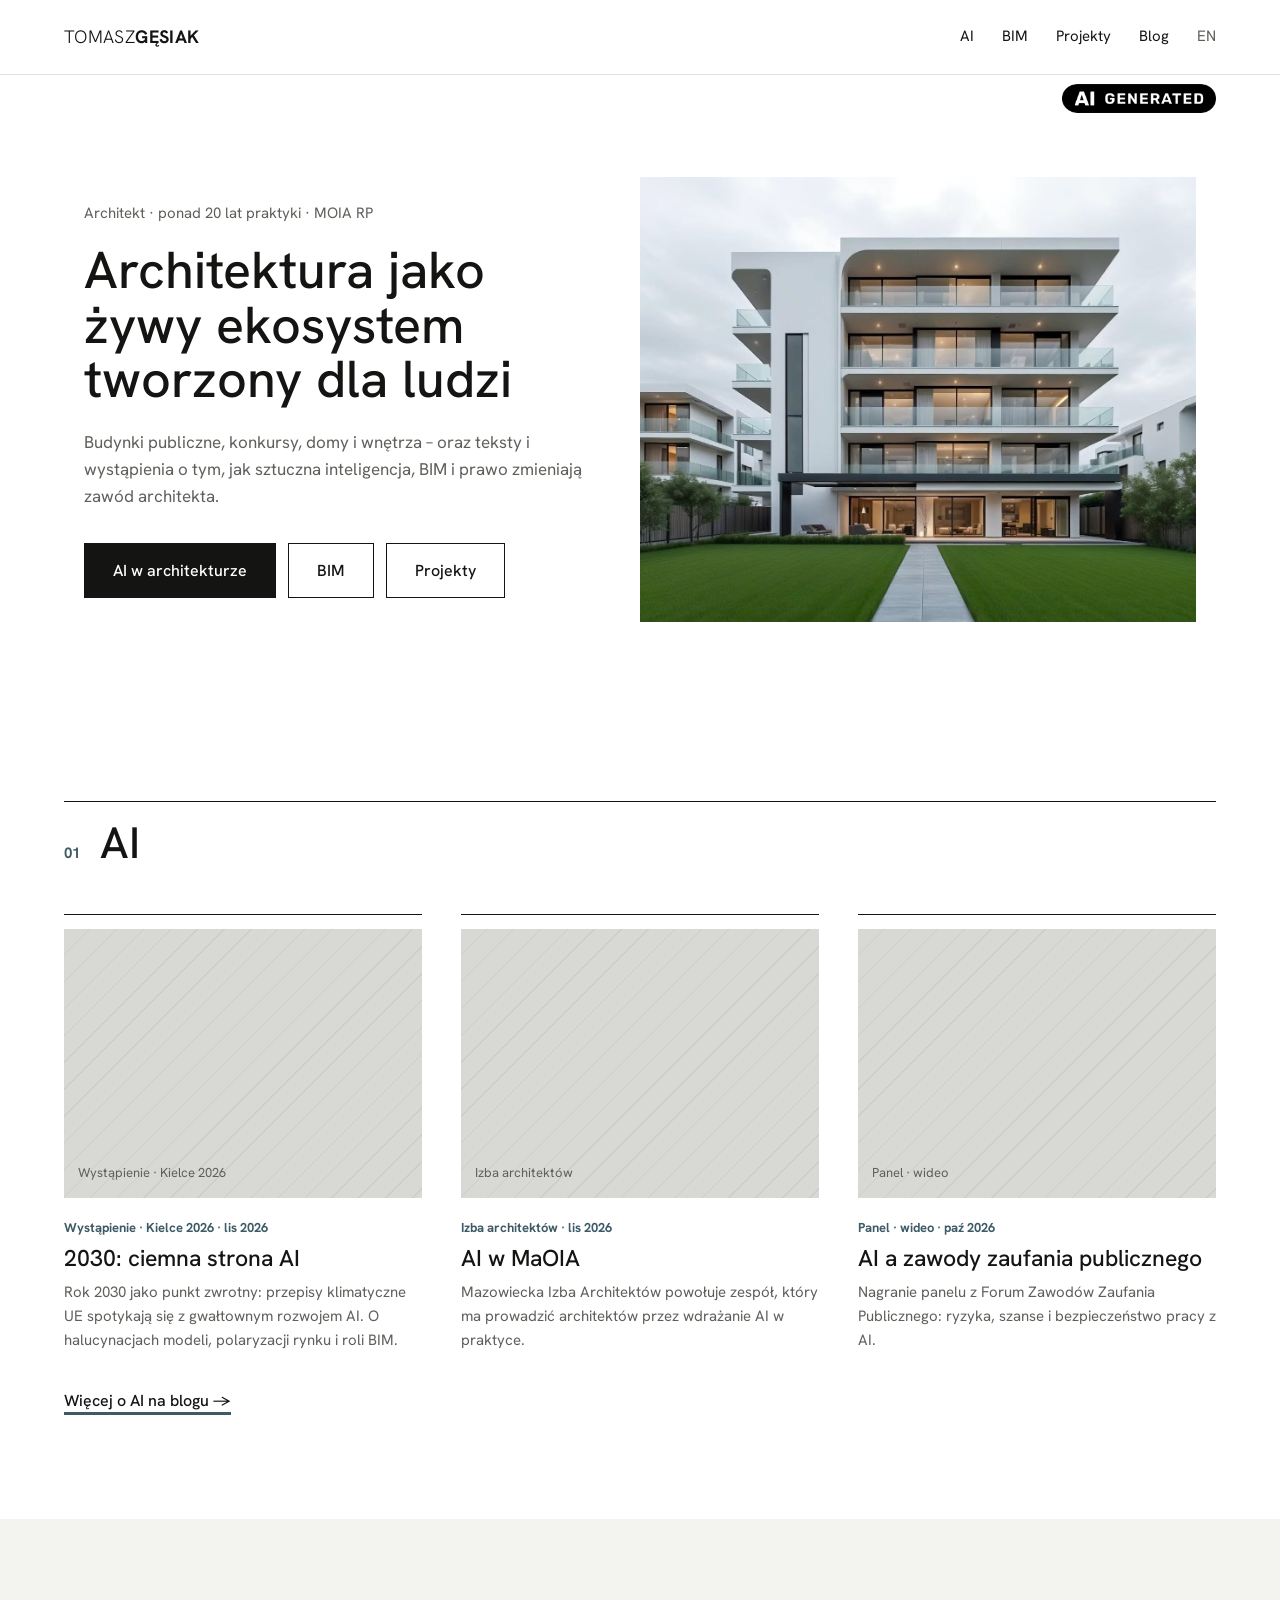
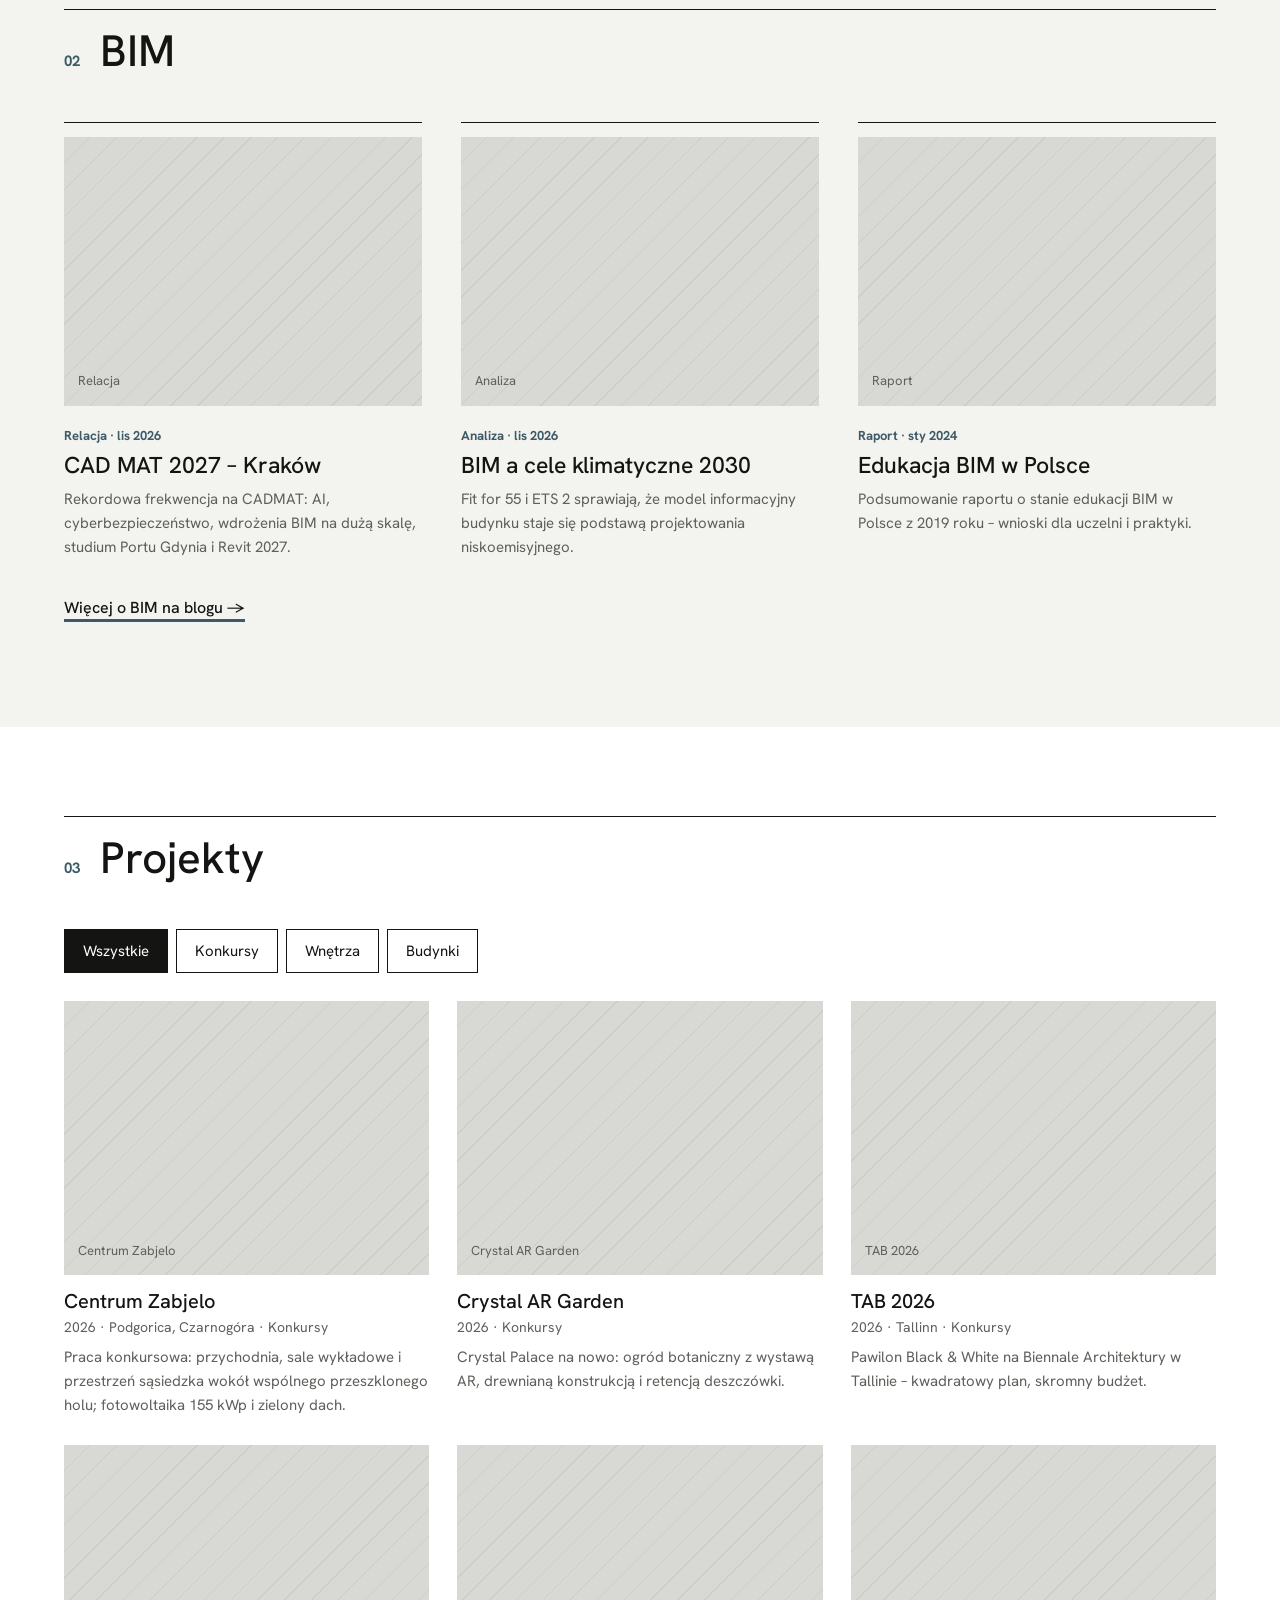
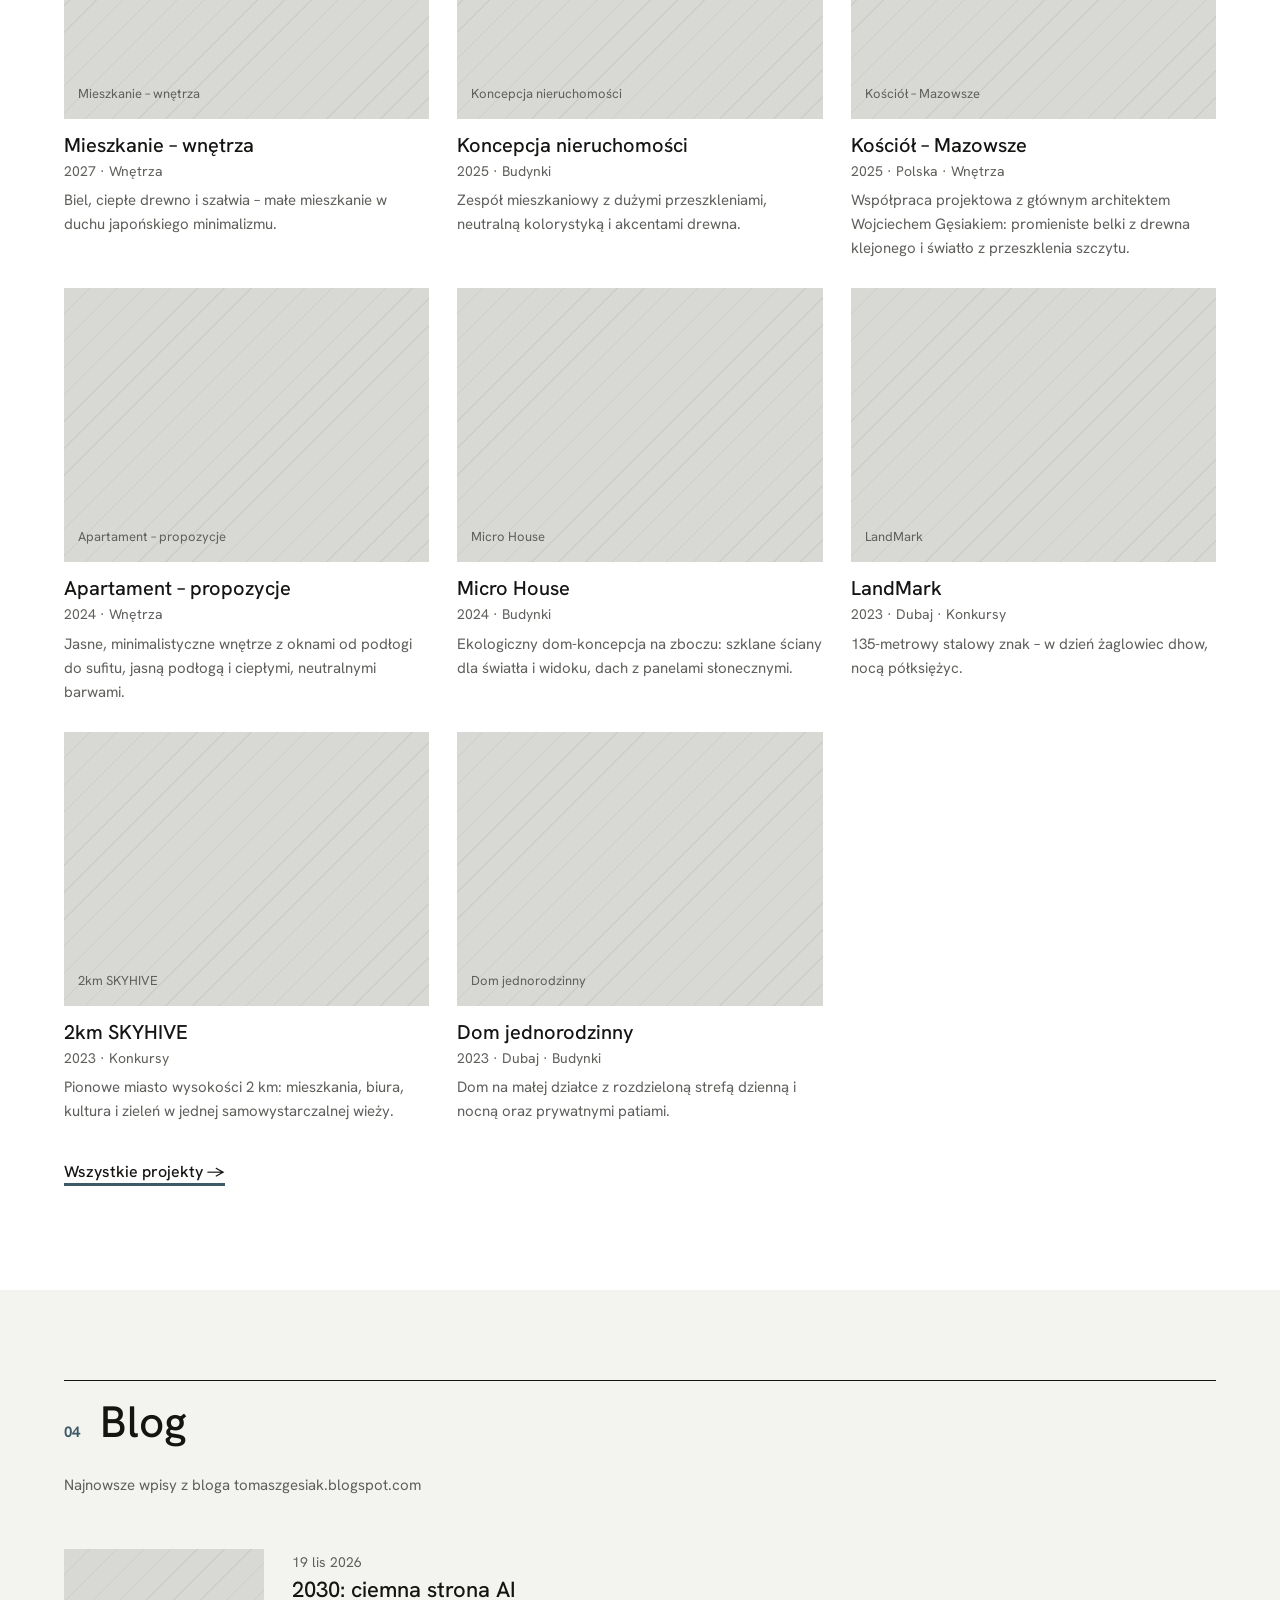
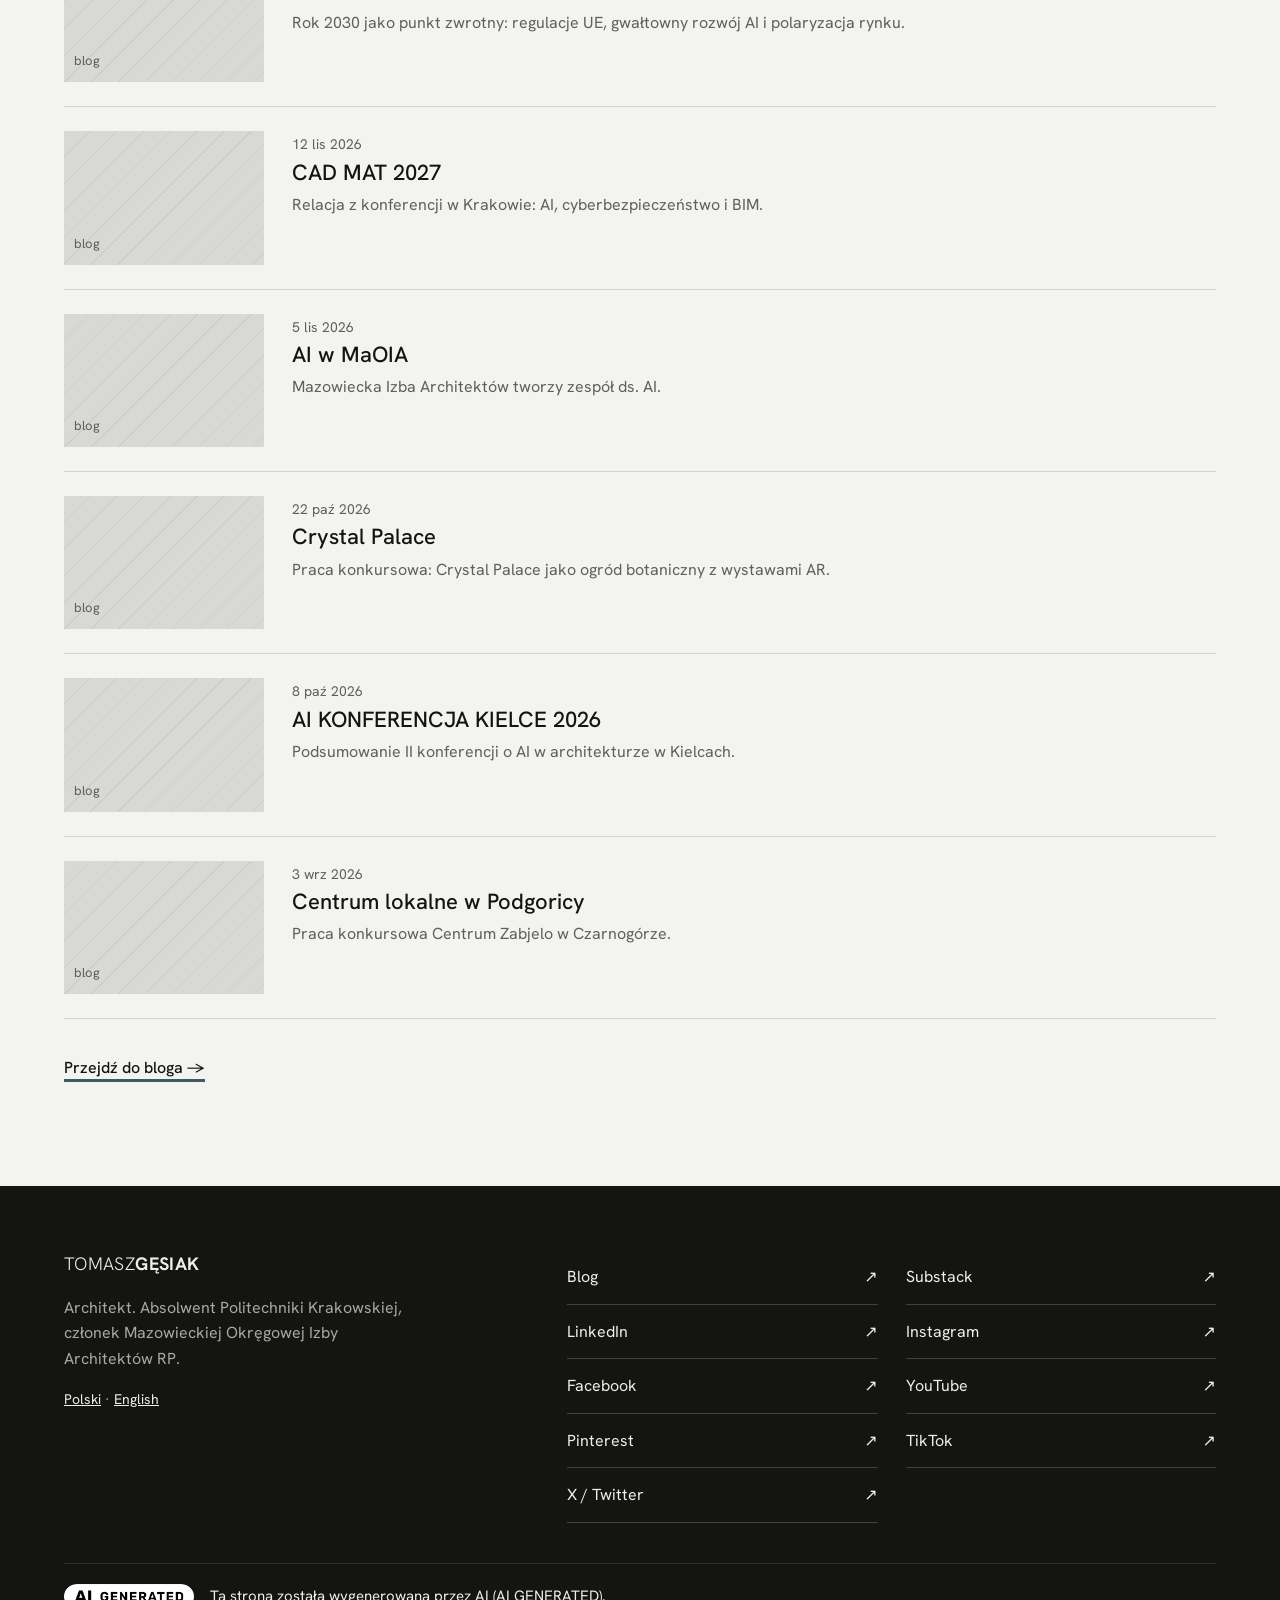
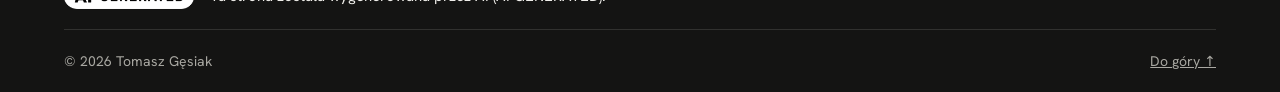
==== index.html @ 7df88b24 "Add files via upload" ====
<!DOCTYPE html>
<html lang="pl">
<head>
<meta charset="utf-8">
<meta name="viewport" content="width=device-width, initial-scale=1">
<title>Tomasz Gęsiak – Architekt</title>
<meta name="description" content="Tomasz Gęsiak – architekt. AI i BIM w architekturze, projekty, konkursy oraz blog o urbanistyce i zawodzie architekta.">
<link rel="alternate" hreflang="pl" href="./">
<link rel="alternate" hreflang="en" href="en/">
<link rel="alternate" hreflang="x-default" href="./">
<link rel="preconnect" href="https://fonts.googleapis.com">
<link rel="preconnect" href="https://fonts.gstatic.com" crossorigin>
<link href="https://fonts.googleapis.com/css2?family=Hanken+Grotesk:wght@300;400;500;700&display=swap" rel="stylesheet">
<link rel="stylesheet" href="css/style.css">
</head>
<body id="top">

<header class="top">
  <a class="logo" href="#top" aria-label="Tomasz Gęsiak – początek strony">TOMASZ<b>GĘSIAK</b></a>
  <button class="burger" aria-expanded="false" aria-controls="menu" aria-label="Menu"><span></span><span></span></button>
  <nav id="menu">
    <a href="#ai">AI</a>
    <a href="#bim">BIM</a>
    <a href="#projekty">Projekty</a>
    <a href="#blog">Blog</a>
    <a class="lang" href="en/" hreflang="en" lang="en">EN</a>
  </nav>
</header>

<img class="ai-badge" src="images/ai-generated.png" alt="AI GENERATED – strona wygenerowana przez AI" width="160" height="31">

<section class="hero">
  <div class="hero-txt">
    <p class="kicker">Architekt · ponad 20 lat praktyki · MOIA RP</p>
    <h1>Architektura jako żywy ekosystem tworzony dla ludzi</h1>
    <p class="lead">Budynki publiczne, konkursy, domy i wnętrza – oraz teksty i wystąpienia o tym, jak sztuczna inteligencja, BIM i prawo zmieniają zawód architekta.</p>
    <div class="btns">
      <a class="btn" href="#ai">AI w architekturze</a>
      <a class="btn ghost" href="#bim">BIM</a>
      <a class="btn ghost" href="#projekty">Projekty</a>
    </div>
  </div>
  <figure class="hero-pic">
    <img id="hero-img" src="images/hero.jpg" alt="Wizualizacja budynku mieszkalnego – biała elewacja, przeszklone balkony, ogród" width="1280" height="1021">
  </figure>
</section>

<section class="band" id="ai">
  <div class="sec-head"><span class="num">01</span><h2>AI</h2></div>
  <div class="arts" id="ai-arts"></div>
  <p class="more"><a href="https://tomaszgesiak.blogspot.com/">Więcej o AI na blogu →</a></p>
</section>

<section class="band alt" id="bim">
  <div class="sec-head"><span class="num">02</span><h2>BIM</h2></div>
  <div class="arts" id="bim-arts"></div>
  <p class="more"><a href="https://tomaszgesiak.blogspot.com/">Więcej o BIM na blogu →</a></p>
</section>

<section class="band" id="projekty">
  <div class="sec-head"><span class="num">03</span><h2>Projekty</h2></div>
  <div class="filters" role="tablist" aria-label="Filtr projektów"></div>
  <div class="grid" id="projects"></div>
  <p class="more"><a href="https://sites.google.com/view/tomaszgesiak/projekty">Wszystkie projekty →</a></p>
</section>

<section class="band alt" id="blog">
  <div class="sec-head"><span class="num">04</span><h2>Blog</h2></div>
  <p class="note">Najnowsze wpisy z bloga tomaszgesiak.blogspot.com</p>
  <div class="posts" id="posts"></div>
  <p class="more"><a href="https://tomaszgesiak.blogspot.com/">Przejdź do bloga →</a></p>
</section>

<footer class="foot">
  <div class="foot-in">
    <div>
      <a class="logo" href="#top">TOMASZ<b>GĘSIAK</b></a>
      <p>Architekt. Absolwent Politechniki Krakowskiej, członek Mazowieckiej Okręgowej Izby Architektów RP.</p>
      <p class="langs"><a href="./" hreflang="pl" lang="pl">Polski</a> · <a href="en/" hreflang="en" lang="en">English</a></p>
    </div>
    <ul class="social" id="social" aria-label="Media społecznościowe"></ul>
  </div>
  <div class="foot-ai">
    <img src="images/ai-generated.png" alt="AI GENERATED" width="130" height="25">
    <p>Ta strona została wygenerowana przez AI (AI GENERATED).</p>
  </div>
  <div class="foot-bar"><span>© <span id="year"></span> Tomasz Gęsiak</span><a href="#top">Do góry ↑</a></div>
</footer>

<script src="js/data.js"></script>
<script src="js/main.js"></script>
<script async src="https://tomaszgesiak.blogspot.com/feeds/posts/default?alt=json-in-script&max-results=6&callback=renderBlog"></script>
</body>
</html>
---- css/style.css ----
/*
VOICE: spokojny, precyzyjny, jak monografia architekta – dużo bieli, cienkie linie.
IDEA: plansza konkursowa – numerowane sekcje, siatka, rysunek aksonometryczny.
PICTURE: wizualizacja z Google Sites; zapasowo aksonometria bryły.
COLOUR and TYPE: biel, czerń, beton #d8d8d4, akcent grafitowo-szklany #3d5a66; Hanken Grotesk.
LAYOUT: numerowane sekcje jak we wzorcu „Clean”, siatka kart projektów, lista wpisów bloga.
*/
:root{
  color-scheme:light dark;
  --bg:light-dark(#ffffff,#1a1a19);
  --ink:light-dark(#141413,#efeeea);
  --mute:light-dark(#5f5f5b,#a9a8a2);
  --line:light-dark(#141413,#efeeea);
  --plane:light-dark(#d8d8d4,#3a3a37);
  --plane2:light-dark(#ecece8,#2a2a28);
  --alt:light-dark(#f3f3f0,#222220);
  --accent:light-dark(#3d5a66,#8fb3c2);
  --glass:light-dark(#c9d6db,#3d5a66);
  --max:1240px;
}
:root[data-theme=light]{color-scheme:light}
:root[data-theme=dark]{color-scheme:dark}
*{box-sizing:border-box;min-width:0}
html{scroll-behavior:smooth;scroll-padding-top:72px}
body{margin:0;background:var(--bg);color:var(--ink);font:16px/1.6 "Hanken Grotesk",system-ui,sans-serif;overflow-x:clip}
a{color:inherit}
img{display:block;max-width:100%}
h1,h2,h3{font-weight:500;line-height:1.05;text-wrap:balance;margin:0}

/* header */
.top{position:sticky;top:0;z-index:10;display:flex;align-items:center;justify-content:space-between;gap:16px;
  padding:14px max(5vw,16px);background:color-mix(in srgb,var(--bg) 92%,transparent);backdrop-filter:blur(8px);border-bottom:1px solid color-mix(in srgb,var(--ink) 12%,transparent)}
.logo{text-decoration:none;font-weight:300;letter-spacing:.02em;font-size:18px}
.logo b{font-weight:700}
nav{display:flex;gap:28px;flex-wrap:wrap}
nav a{text-decoration:none;font-size:15px;padding:10px 0;border-bottom:2px solid transparent}
nav a:hover,nav a:focus-visible{border-color:var(--accent)}
nav .lang{color:var(--mute)}
.burger{display:none;width:44px;height:44px;border:0;background:none;cursor:pointer;padding:12px}
.burger span{display:block;height:2px;background:var(--ink);margin:6px 0;transition:transform .2s}

/* hero */
.hero{position:relative;display:grid;grid-template-columns:minmax(0,1fr) minmax(0,1.1fr);gap:clamp(24px,4vw,64px);align-items:center;
  max-width:var(--max);margin:0 auto;padding:clamp(72px,8vw,112px) max(5vw,16px) clamp(40px,7vw,96px)}
.kicker{color:var(--mute);margin:0 0 18px;font-size:15px}
h1{font-size:clamp(34px,4.6vw,52px)}
.lead{font-size:17px;max-width:52ch;color:var(--mute);margin:22px 0 32px}
.btn{display:inline-block;padding:14px 28px;border:1.5px solid var(--ink);text-decoration:none;font-weight:500;
  background:var(--ink);color:var(--bg);transition:transform .15s}
.btn.ghost{background:transparent;color:var(--ink)}
.btns{display:flex;flex-wrap:wrap;gap:12px}
.btn:hover{transform:translateY(-2px)}
.hero-pic{margin:0;color:var(--ink);position:relative;aspect-ratio:5/4;background:var(--plane2);overflow:hidden}
.hero-pic img{position:absolute;inset:0;width:100%;height:100%;object-fit:cover;z-index:1}
.hero-fallback{position:absolute;inset:8%;width:84%;height:84%}

/* sekcje */
.band{padding:clamp(48px,7vw,104px) max(5vw,16px)}
.band>*{max-width:var(--max);margin-left:auto;margin-right:auto}
.alt{background:var(--alt)}
.dark{background:#141413;color:#efeeea;--mute:#a9a8a2;--ink:#efeeea}
.sec-head{display:flex;align-items:baseline;gap:20px;border-top:1.5px solid var(--line);padding-top:18px;margin-bottom:clamp(28px,4vw,48px)}
.num{font-size:15px;font-weight:700;color:var(--accent)}
h2{font-size:clamp(32px,4vw,44px)}
.big{font-size:clamp(20px,2.2vw,26px);line-height:1.35;max-width:34ch;margin:0 0 28px}
.cols{display:grid;grid-template-columns:repeat(2,minmax(0,1fr));gap:32px;color:var(--mute)}
.cols p{margin:0;max-width:60ch}
.facts{list-style:none;padding:0;margin:40px 0 0;display:grid;grid-template-columns:repeat(3,minmax(0,1fr));border-top:1px solid color-mix(in srgb,var(--ink) 20%,transparent)}
.facts li{padding:20px 20px 0 0}
.facts b{display:block;font-size:32px;font-weight:500}
.facts span{color:var(--mute);font-size:15px}

/* projekty */
.filters{display:flex;flex-wrap:wrap;gap:8px;margin-bottom:28px}
.filters button{font:inherit;font-size:15px;min-height:44px;padding:0 18px;border:1px solid var(--ink);background:transparent;color:var(--ink);cursor:pointer}
.filters button[aria-selected=true]{background:var(--ink);color:var(--bg)}
.grid{display:grid;grid-template-columns:repeat(auto-fill,minmax(min(100%,280px),1fr));gap:28px}
.card{text-decoration:none;display:flex;flex-direction:column}
.ph{position:relative;aspect-ratio:4/3;background:var(--plane);overflow:hidden;display:flex;align-items:flex-end;padding:14px}
.ph::before{content:"";position:absolute;inset:0;background:repeating-linear-gradient(135deg,transparent 0 18px,color-mix(in srgb,var(--ink) 6%,transparent) 18px 19px)}
.ph em{position:relative;font-style:normal;font-size:13px;color:var(--mute)}
.ph img{position:absolute;inset:0;width:100%;height:100%;object-fit:cover;transition:transform .5s}
.card:hover img{transform:scale(1.04)}
.card h3{font-size:20px;margin:16px 0 4px}
.meta{font-size:14px;color:var(--mute);margin:0 0 6px}
.card p.d{margin:0;font-size:15px;color:var(--mute)}
.more{margin-top:36px}
.more a{font-weight:500;text-decoration-color:var(--accent);text-decoration-thickness:3px;text-underline-offset:6px}

/* blog */
.note{color:var(--mute);margin:-20px 0 28px;font-size:15px}
.posts{display:grid;gap:0}
.post{display:grid;grid-template-columns:200px minmax(0,1fr);gap:28px;padding:24px 0;border-bottom:1px solid color-mix(in srgb,var(--ink) 15%,transparent);text-decoration:none}
.post .ph{aspect-ratio:3/2;padding:10px}
.post time{font-size:14px;color:var(--mute);white-space:nowrap}
.post h3{font-size:22px;margin:4px 0 8px}
.post p{margin:0;color:var(--mute);max-width:70ch}
.post:hover h3{text-decoration:underline;text-decoration-color:var(--accent);text-decoration-thickness:3px}


/* AI / BIM */
.topic{display:grid;grid-template-columns:minmax(0,1fr) minmax(0,2fr);gap:clamp(28px,4vw,56px);align-items:start}
.intro .big{font-size:clamp(19px,1.9vw,23px)}
.sub{font-size:15px;font-weight:700;margin:0 0 8px}
.roles{list-style:none;margin:0;padding:0}
.roles li{padding:12px 0;border-top:1px solid color-mix(in srgb,var(--ink) 15%,transparent)}
.roles b{display:block;font-weight:500}
.roles span{font-size:14px;color:var(--mute)}
.roles a{text-decoration-color:var(--accent);text-underline-offset:4px}
.arts{display:grid;grid-template-columns:repeat(3,minmax(0,1fr));gap:clamp(20px,3vw,40px)}
.art{text-decoration:none;display:flex;flex-direction:column;border-top:1.5px solid var(--ink);padding-top:14px}
.art .ph{aspect-ratio:4/3;margin-bottom:16px}
.art.feat{grid-column:1/-1;display:grid;grid-template-columns:minmax(0,1.2fr) minmax(0,1fr);gap:24px}
.art.feat .ph{margin:0;aspect-ratio:4/3}
.art.feat h3{font-size:clamp(24px,2.6vw,32px)}
.art h3{font-size:clamp(20px,1.8vw,24px);margin:6px 0 10px}
.art p{margin:0;font-size:15px;color:var(--mute)}
.tag{font-size:13px;color:var(--accent);font-weight:700}
.art:hover h3{text-decoration:underline;text-decoration-color:var(--accent);text-underline-offset:4px}
.press{grid-column:1/-1;margin-top:8px}
.press ul{list-style:none;margin:0;padding:0;display:grid;grid-template-columns:repeat(2,minmax(0,1fr));gap:0 28px}
.press li a{display:flex;justify-content:space-between;gap:12px;padding:14px 0;border-bottom:1px solid color-mix(in srgb,var(--ink) 15%,transparent);text-decoration:none}
.press li a:hover{color:var(--accent)}
.press small{color:var(--mute);white-space:nowrap;font-size:13px}

/* stopka */
.foot{background:#141413;color:#efeeea;padding:clamp(40px,5vw,72px) max(5vw,16px) 0}
.foot-in{max-width:var(--max);margin:0 auto;display:grid;grid-template-columns:minmax(0,1fr) minmax(0,1.4fr);gap:40px;padding-bottom:40px}
.foot-in p{color:#a9a8a2;max-width:40ch}
.social{list-style:none;margin:0;padding:0;display:grid;grid-template-columns:repeat(2,minmax(0,1fr));gap:0 28px}
.social a{display:flex;justify-content:space-between;padding:14px 0;border-bottom:1px solid #efeeea33;text-decoration:none}
.social a:hover{color:#8fb3c2}
.foot-bar{max-width:var(--max);margin:0 auto;display:flex;justify-content:space-between;flex-wrap:wrap;gap:12px;padding:20px 0;border-top:1px solid #efeeea22;font-size:14px;color:#a9a8a2}

/* znaczek AI GENERATED */
.ai-badge{position:absolute;top:84px;right:max(5vw,16px);z-index:5;width:clamp(110px,12vw,160px);height:auto}
@media(prefers-color-scheme:dark){:root:not([data-theme=light]) .ai-badge{filter:invert(1)}}
:root[data-theme=dark] .ai-badge{filter:invert(1)}
.foot-ai{max-width:var(--max);margin:0 auto;display:flex;align-items:center;flex-wrap:wrap;gap:16px;padding:20px 0;border-top:1px solid #efeeea22}
.foot-ai img{filter:invert(1);width:130px;height:auto}
.foot-ai p{margin:0;color:#efeeea;font-size:15px}

a:focus-visible,button:focus-visible{outline:2px solid var(--accent);outline-offset:3px}

@media(max-width:860px){
  .arts{grid-template-columns:repeat(2,minmax(0,1fr))}
  .hero{grid-template-columns:minmax(0,1fr)}
  .cols,.topic,.foot-in{grid-template-columns:minmax(0,1fr)}
}
@media(max-width:700px){
  .ai-badge{top:76px}
  .hero{padding-top:72px}
  .burger{display:block}
  nav{display:none;position:absolute;top:100%;left:0;right:0;flex-direction:column;gap:0;background:var(--bg);padding:8px max(5vw,16px) 16px;border-bottom:1px solid color-mix(in srgb,var(--ink) 12%,transparent)}
  nav.open{display:flex}
  .post{grid-template-columns:minmax(0,1fr);gap:14px}
  .arts,.art.feat,.press ul{grid-template-columns:minmax(0,1fr)}
}
@media(prefers-reduced-motion:reduce){html{scroll-behavior:auto}*{transition:none!important}}
.foot-in .langs a{color:#efeeea}
.foot-in .langs{font-size:14px}
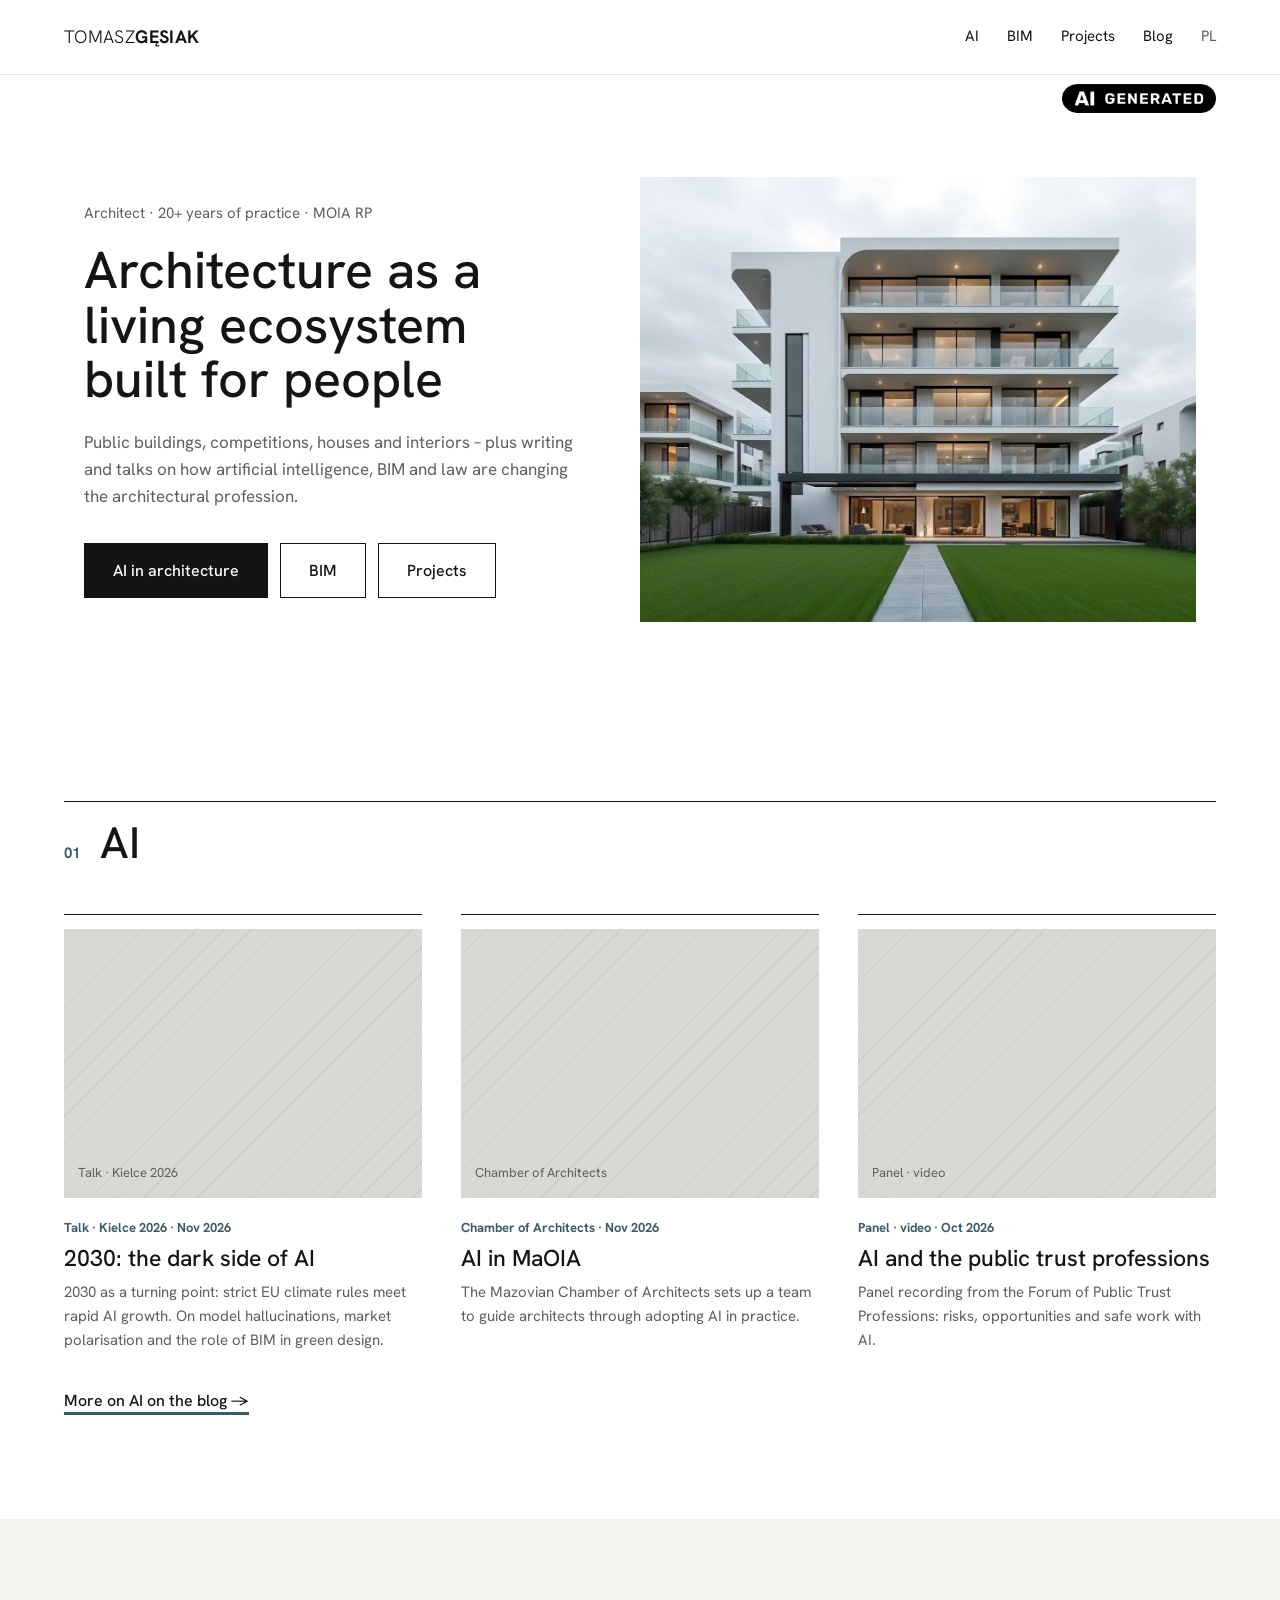
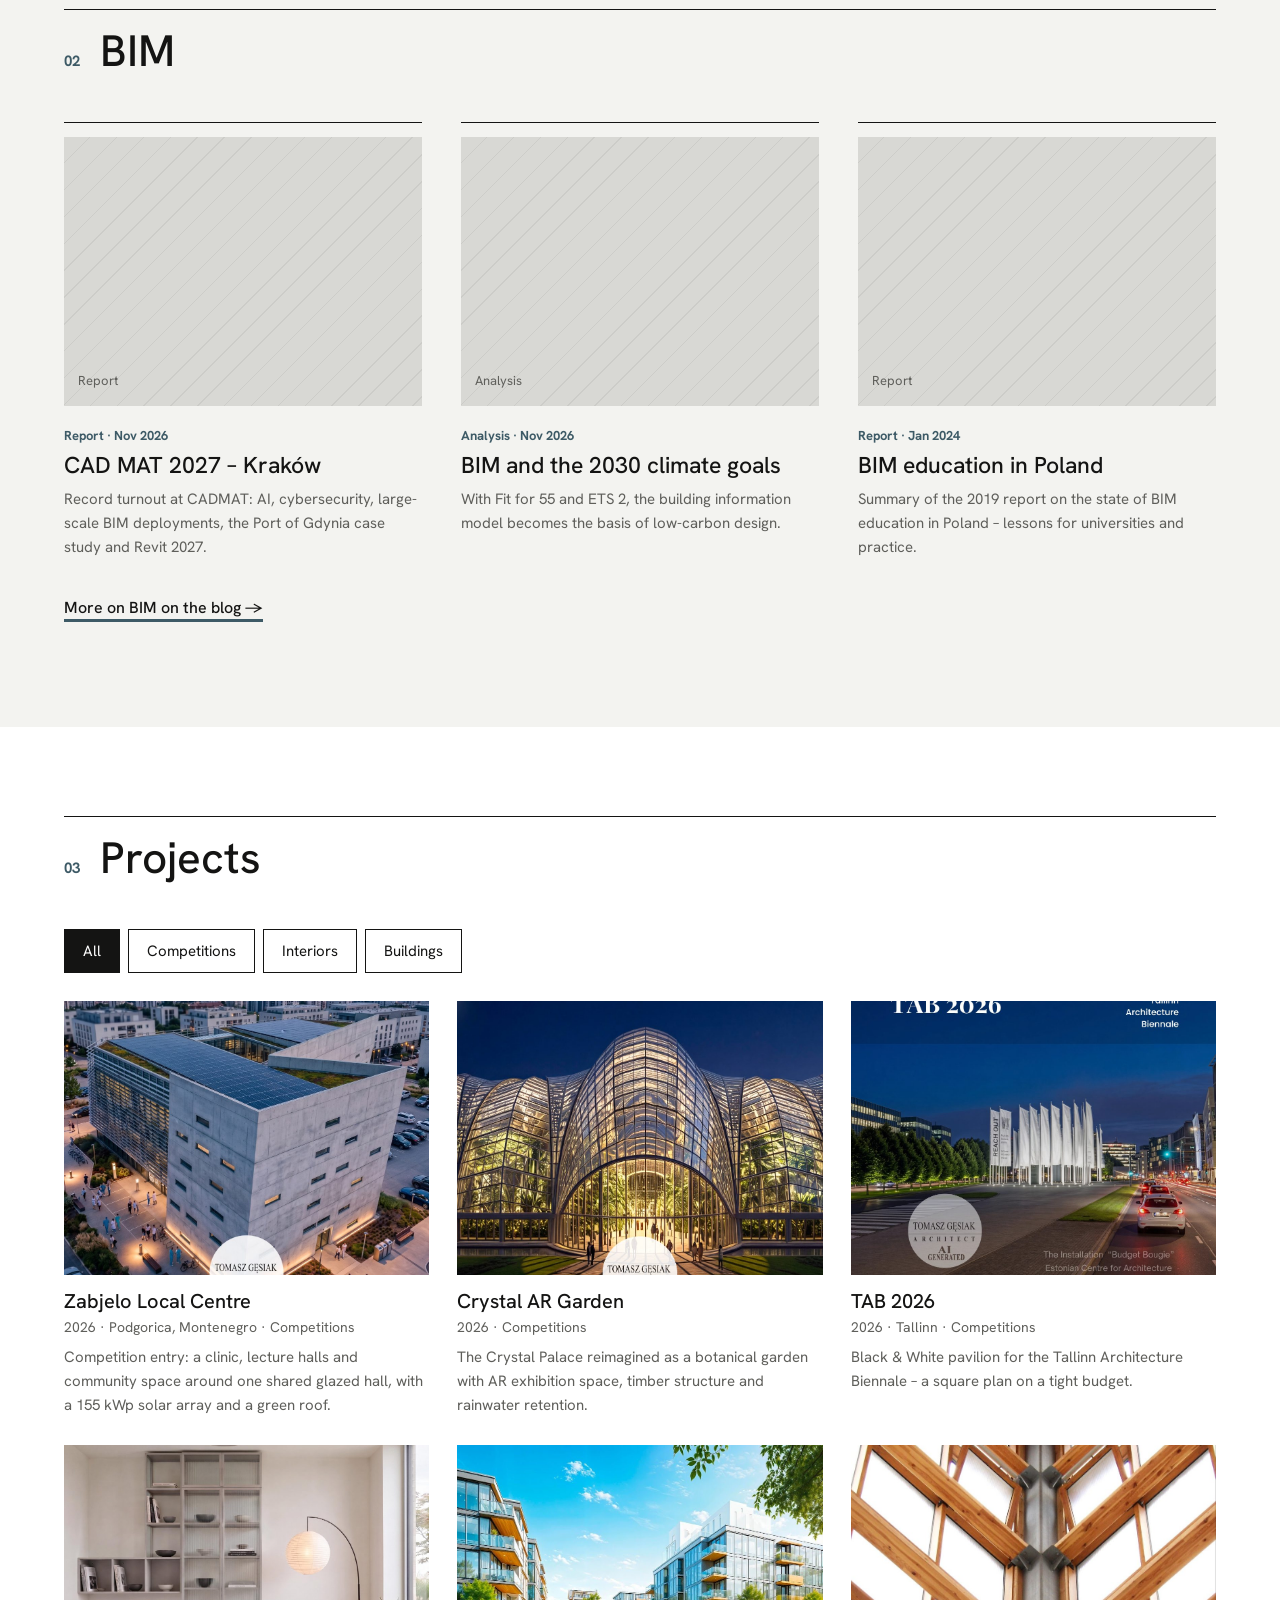
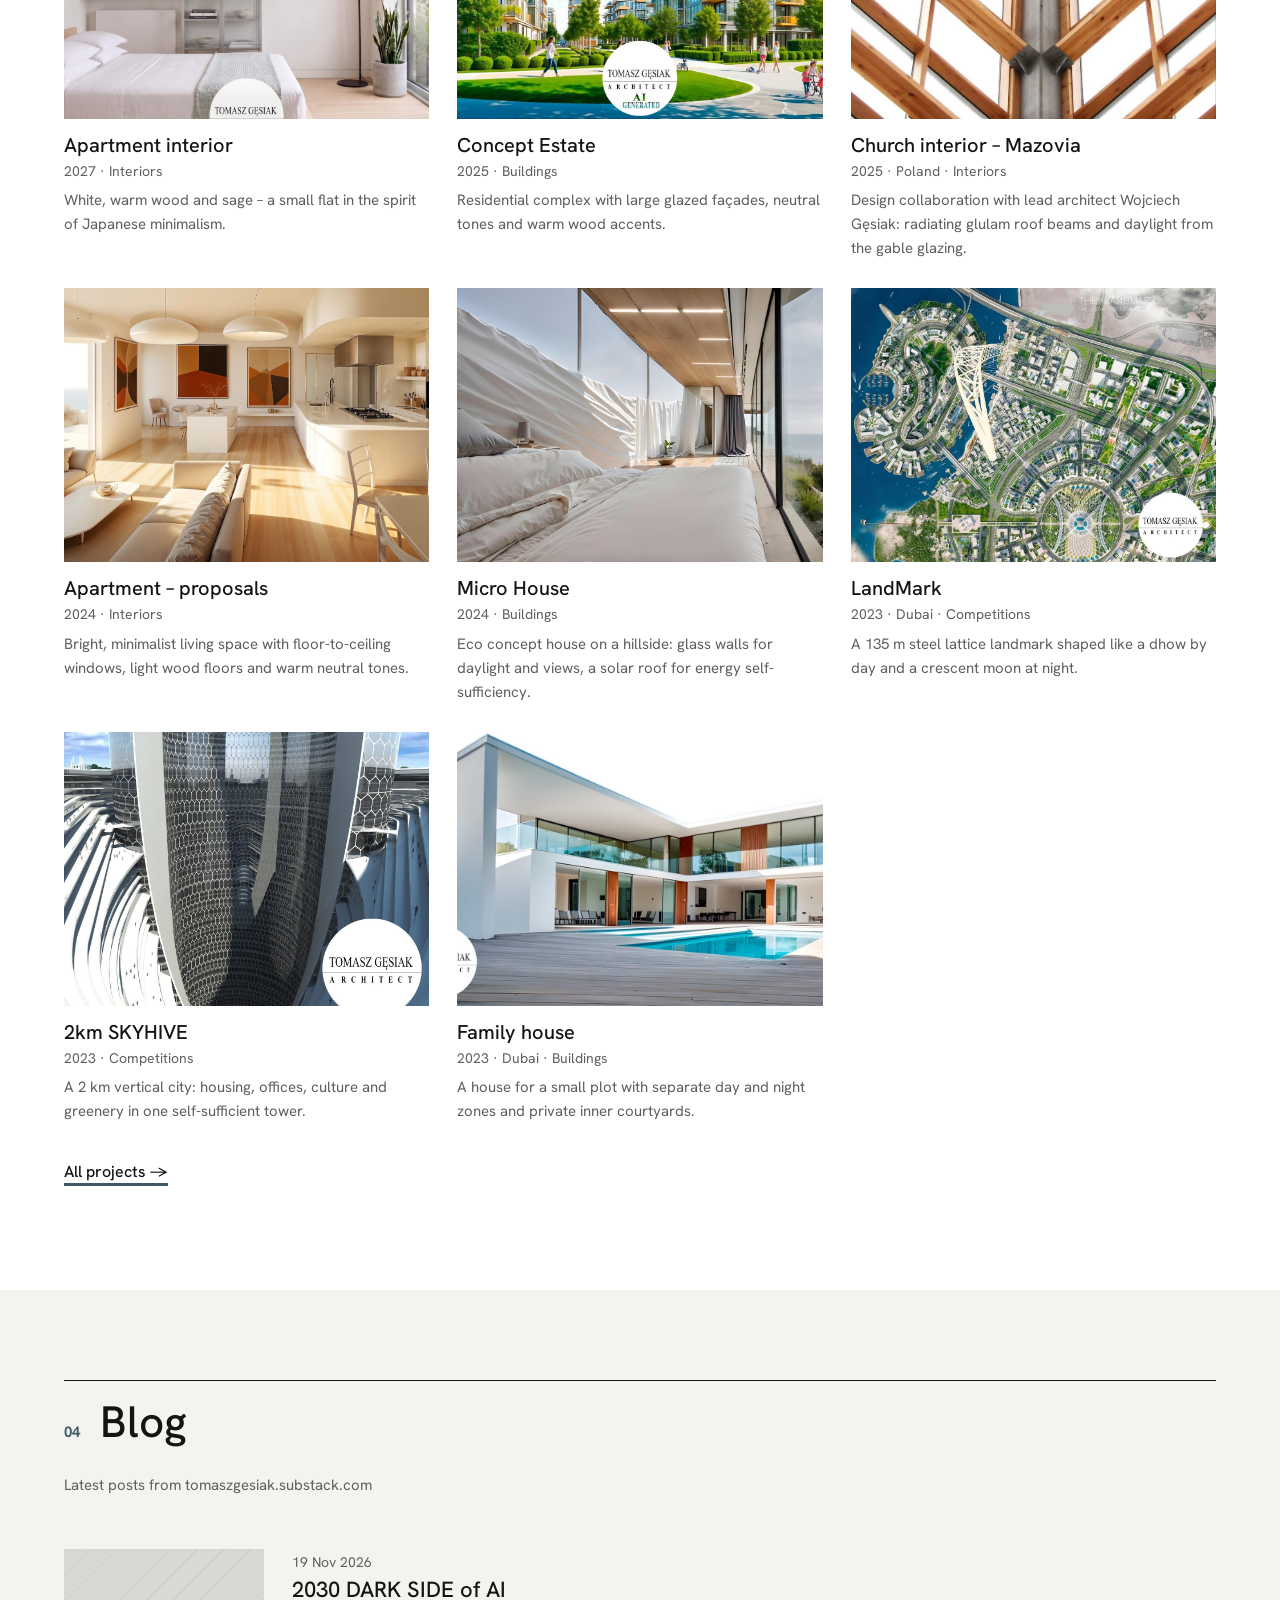
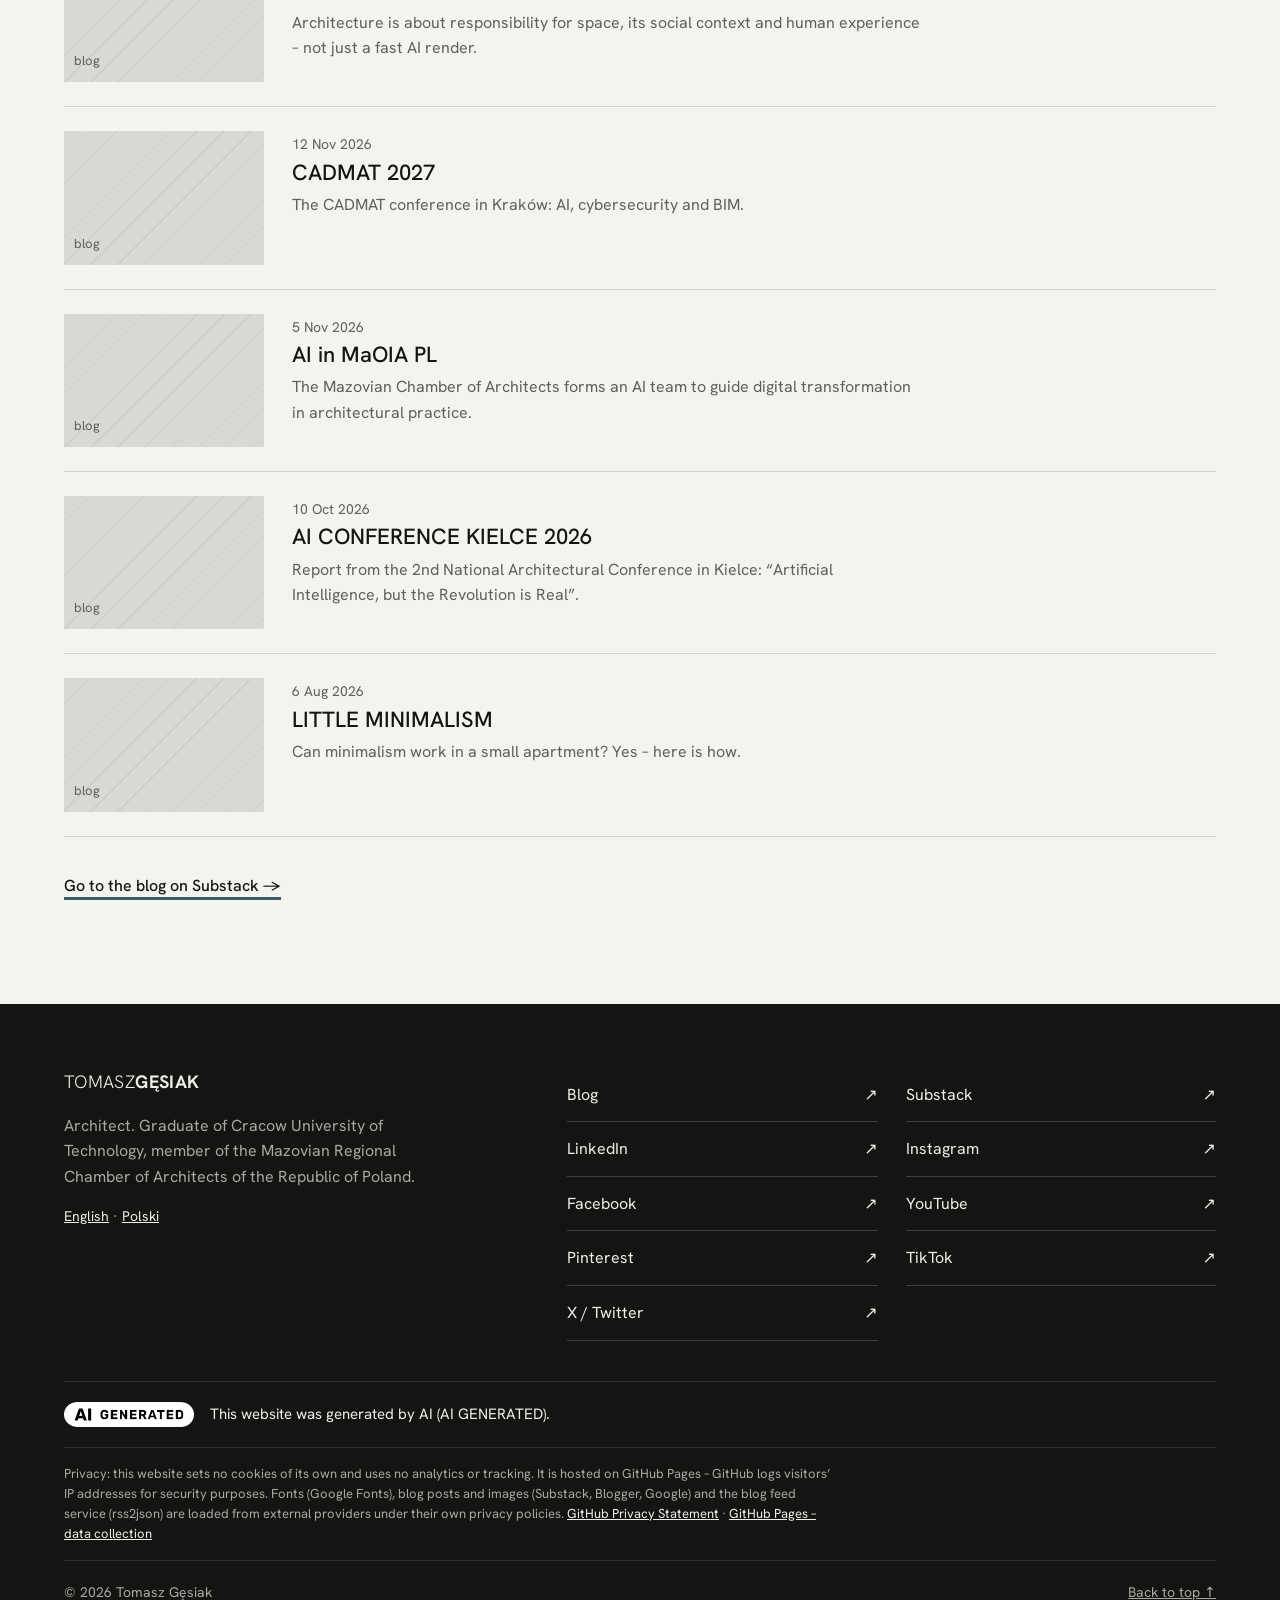
==== commit 030e3f6b: "Add files via upload" ====
--- a/index.html
+++ b/index.html
@@ -1,12 +1,12 @@
 <!DOCTYPE html>
-<html lang="pl">
+<html lang="en">
 <head>
 <meta charset="utf-8">
 <meta name="viewport" content="width=device-width, initial-scale=1">
-<title>Tomasz Gęsiak – Architekt</title>
-<meta name="description" content="Tomasz Gęsiak – architekt. AI i BIM w architekturze, projekty, konkursy oraz blog o urbanistyce i zawodzie architekta.">
-<link rel="alternate" hreflang="pl" href="./">
-<link rel="alternate" hreflang="en" href="en/">
+<title>Tomasz Gęsiak – Architect</title>
+<meta name="description" content="Tomasz Gęsiak – architect. AI and BIM in architecture, projects, competitions and a blog on urbanism and the architectural profession.">
+<link rel="alternate" hreflang="en" href="./">
+<link rel="alternate" hreflang="pl" href="pl/">
 <link rel="alternate" hreflang="x-default" href="./">
 <link rel="preconnect" href="https://fonts.googleapis.com">
 <link rel="preconnect" href="https://fonts.gstatic.com" crossorigin>
@@ -16,79 +16,82 @@
 <body id="top">
 
 <header class="top">
-  <a class="logo" href="#top" aria-label="Tomasz Gęsiak – początek strony">TOMASZ<b>GĘSIAK</b></a>
+  <a class="logo" href="#top" aria-label="Tomasz Gęsiak – back to top">TOMASZ<b>GĘSIAK</b></a>
   <button class="burger" aria-expanded="false" aria-controls="menu" aria-label="Menu"><span></span><span></span></button>
   <nav id="menu">
     <a href="#ai">AI</a>
     <a href="#bim">BIM</a>
-    <a href="#projekty">Projekty</a>
+    <a href="#projects-section">Projects</a>
     <a href="#blog">Blog</a>
-    <a class="lang" href="en/" hreflang="en" lang="en">EN</a>
+    <a class="lang" href="pl/" hreflang="pl" lang="pl">PL</a>
   </nav>
 </header>
 
-<img class="ai-badge" src="images/ai-generated.png" alt="AI GENERATED – strona wygenerowana przez AI" width="160" height="31">
+<img class="ai-badge" src="images/ai-generated.png" alt="AI GENERATED – this website was generated by AI" width="160" height="31">
 
 <section class="hero">
   <div class="hero-txt">
-    <p class="kicker">Architekt · ponad 20 lat praktyki · MOIA RP</p>
-    <h1>Architektura jako żywy ekosystem tworzony dla ludzi</h1>
-    <p class="lead">Budynki publiczne, konkursy, domy i wnętrza – oraz teksty i wystąpienia o tym, jak sztuczna inteligencja, BIM i prawo zmieniają zawód architekta.</p>
+    <p class="kicker">Architect · 20+ years of practice · MOIA RP</p>
+    <h1>Architecture as a living ecosystem built for people</h1>
+    <p class="lead">Public buildings, competitions, houses and interiors – plus writing and talks on how artificial intelligence, BIM and law are changing the architectural profession.</p>
     <div class="btns">
-      <a class="btn" href="#ai">AI w architekturze</a>
+      <a class="btn" href="#ai">AI in architecture</a>
       <a class="btn ghost" href="#bim">BIM</a>
-      <a class="btn ghost" href="#projekty">Projekty</a>
+      <a class="btn ghost" href="#projects-section">Projects</a>
     </div>
   </div>
   <figure class="hero-pic">
-    <img id="hero-img" src="images/hero.jpg" alt="Wizualizacja budynku mieszkalnego – biała elewacja, przeszklone balkony, ogród" width="1280" height="1021">
+    <img id="hero-img" src="images/hero.jpg" alt="Visualisation of a residential building – white façade, glazed balconies, garden" width="1280" height="1021">
   </figure>
 </section>
 
 <section class="band" id="ai">
   <div class="sec-head"><span class="num">01</span><h2>AI</h2></div>
   <div class="arts" id="ai-arts"></div>
-  <p class="more"><a href="https://tomaszgesiak.blogspot.com/">Więcej o AI na blogu →</a></p>
+  <p class="more"><a href="https://tomaszgesiak.substack.com/">More on AI on the blog →</a></p>
 </section>
 
 <section class="band alt" id="bim">
   <div class="sec-head"><span class="num">02</span><h2>BIM</h2></div>
   <div class="arts" id="bim-arts"></div>
-  <p class="more"><a href="https://tomaszgesiak.blogspot.com/">Więcej o BIM na blogu →</a></p>
+  <p class="more"><a href="https://tomaszgesiak.substack.com/">More on BIM on the blog →</a></p>
 </section>
 
-<section class="band" id="projekty">
-  <div class="sec-head"><span class="num">03</span><h2>Projekty</h2></div>
-  <div class="filters" role="tablist" aria-label="Filtr projektów"></div>
+<section class="band" id="projects-section">
+  <div class="sec-head"><span class="num">03</span><h2>Projects</h2></div>
+  <div class="filters" role="tablist" aria-label="Project filter"></div>
   <div class="grid" id="projects"></div>
-  <p class="more"><a href="https://sites.google.com/view/tomaszgesiak/projekty">Wszystkie projekty →</a></p>
+  <p class="more"><a href="https://sites.google.com/view/tomaszgesiak/projects">All projects →</a></p>
 </section>
 
 <section class="band alt" id="blog">
   <div class="sec-head"><span class="num">04</span><h2>Blog</h2></div>
-  <p class="note">Najnowsze wpisy z bloga tomaszgesiak.blogspot.com</p>
+  <p class="note">Latest posts from tomaszgesiak.substack.com</p>
   <div class="posts" id="posts"></div>
-  <p class="more"><a href="https://tomaszgesiak.blogspot.com/">Przejdź do bloga →</a></p>
+  <p class="more"><a href="https://tomaszgesiak.substack.com/">Go to the blog on Substack →</a></p>
 </section>
 
 <footer class="foot">
   <div class="foot-in">
     <div>
       <a class="logo" href="#top">TOMASZ<b>GĘSIAK</b></a>
-      <p>Architekt. Absolwent Politechniki Krakowskiej, członek Mazowieckiej Okręgowej Izby Architektów RP.</p>
-      <p class="langs"><a href="./" hreflang="pl" lang="pl">Polski</a> · <a href="en/" hreflang="en" lang="en">English</a></p>
+      <p>Architect. Graduate of Cracow University of Technology, member of the Mazovian Regional Chamber of Architects of the Republic of Poland.</p>
+      <p class="langs"><a href="./" hreflang="en" lang="en">English</a> · <a href="pl/" hreflang="pl" lang="pl">Polski</a></p>
     </div>
-    <ul class="social" id="social" aria-label="Media społecznościowe"></ul>
+    <ul class="social" id="social" aria-label="Social media"></ul>
   </div>
   <div class="foot-ai">
     <img src="images/ai-generated.png" alt="AI GENERATED" width="130" height="25">
-    <p>Ta strona została wygenerowana przez AI (AI GENERATED).</p>
+    <p>This website was generated by AI (AI GENERATED).</p>
   </div>
-  <div class="foot-bar"><span>© <span id="year"></span> Tomasz Gęsiak</span><a href="#top">Do góry ↑</a></div>
+  <div class="foot-privacy">
+    <p>Privacy: this website sets no cookies of its own and uses no analytics or tracking. It is hosted on GitHub Pages – GitHub logs visitors’ IP addresses for security purposes. Fonts (Google Fonts), blog posts and images (Substack, Blogger, Google) and the blog feed service (rss2json) are loaded from external providers under their own privacy policies. <a href="https://docs.github.com/en/site-policy/privacy-policies/github-general-privacy-statement" target="_blank" rel="noopener">GitHub Privacy Statement</a> · <a href="https://docs.github.com/en/pages/getting-started-with-github-pages/about-github-pages#data-collection" target="_blank" rel="noopener">GitHub Pages – data collection</a></p>
+  </div>
+  <div class="foot-bar"><span>© <span id="year"></span> Tomasz Gęsiak</span><a href="#top">Back to top ↑</a></div>
 </footer>
 
 <script src="js/data.js"></script>
 <script src="js/main.js"></script>
-<script async src="https://tomaszgesiak.blogspot.com/feeds/posts/default?alt=json-in-script&max-results=6&callback=renderBlog"></script>
+
 </body>
 </html>
--- a/css/style.css
+++ b/css/style.css
@@ -159,3 +159,6 @@
 @media(prefers-reduced-motion:reduce){html{scroll-behavior:auto}*{transition:none!important}}
 .foot-in .langs a{color:#efeeea}
 .foot-in .langs{font-size:14px}
+.foot-privacy{max-width:var(--max);margin:0 auto;padding:16px 0;border-top:1px solid #efeeea22}
+.foot-privacy p{margin:0;font-size:13px;line-height:1.55;color:#a9a8a2;max-width:110ch}
+.foot-privacy a{color:#efeeea}
